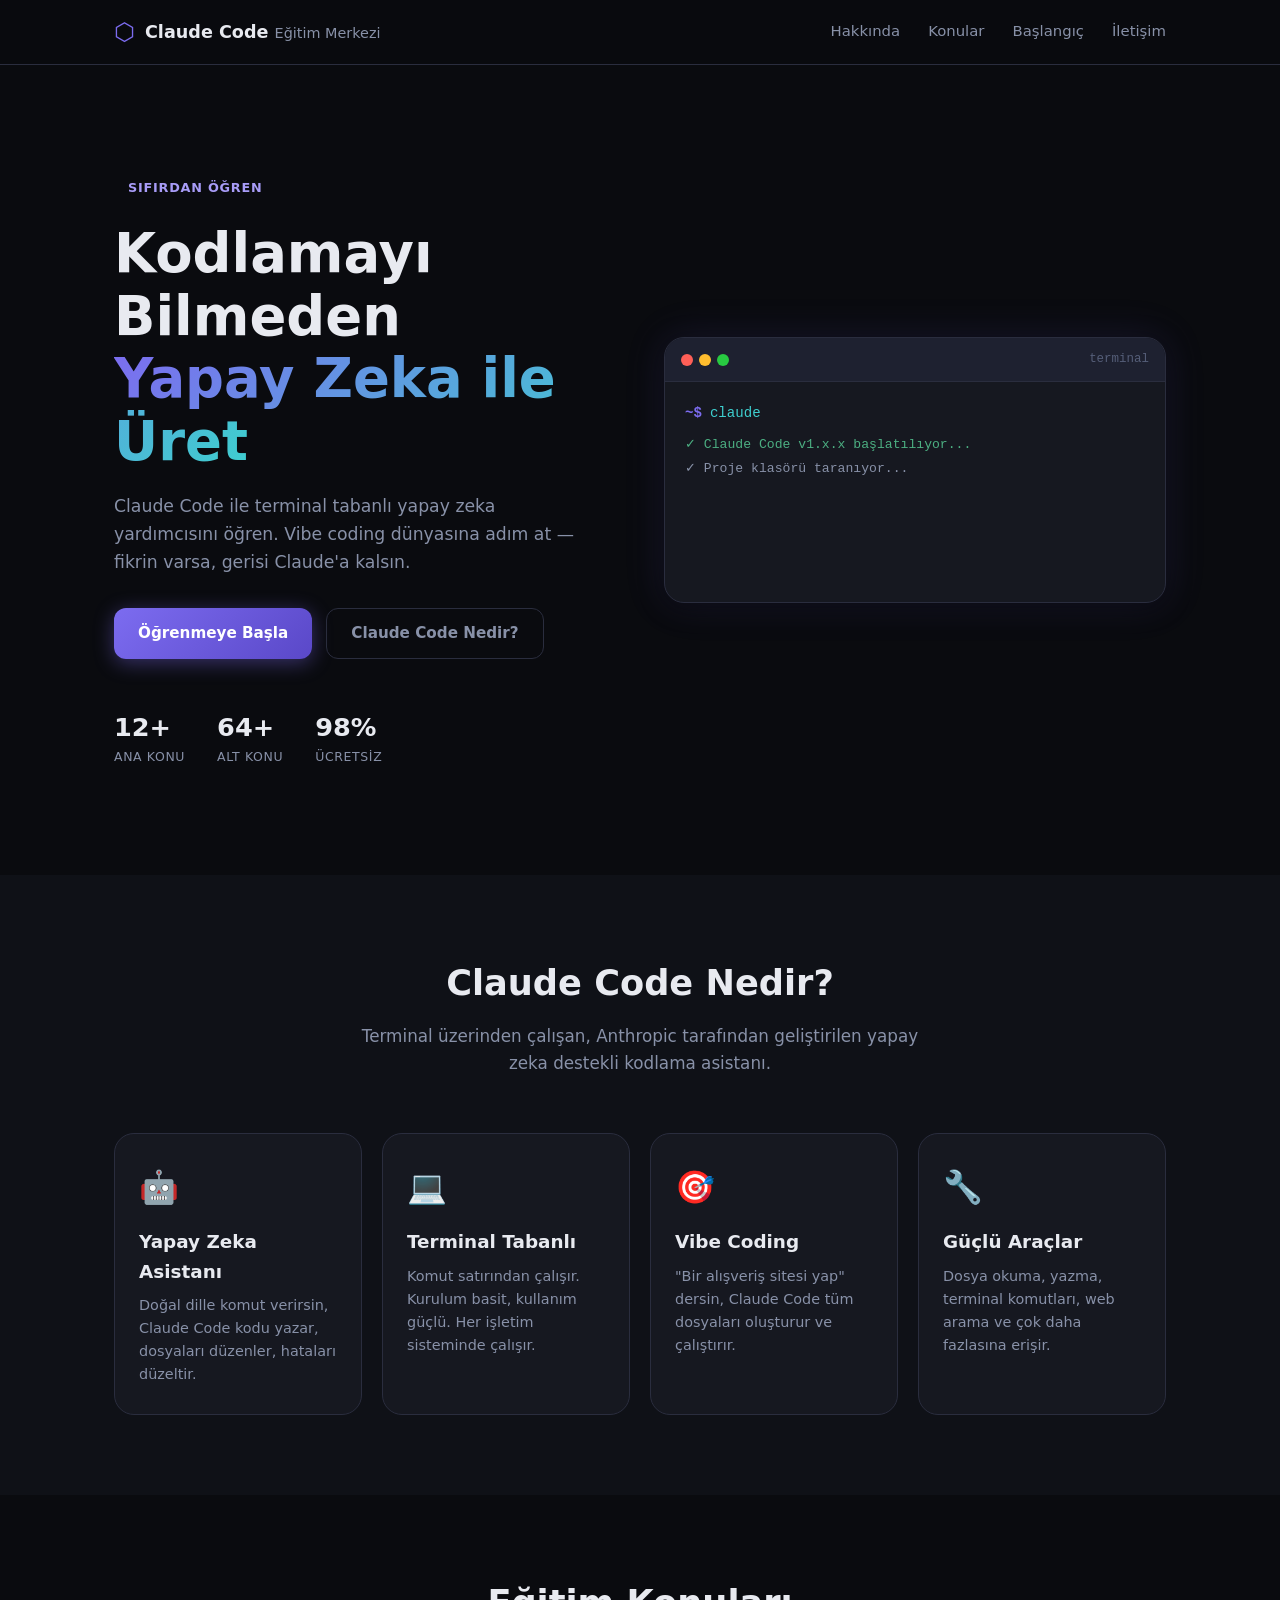
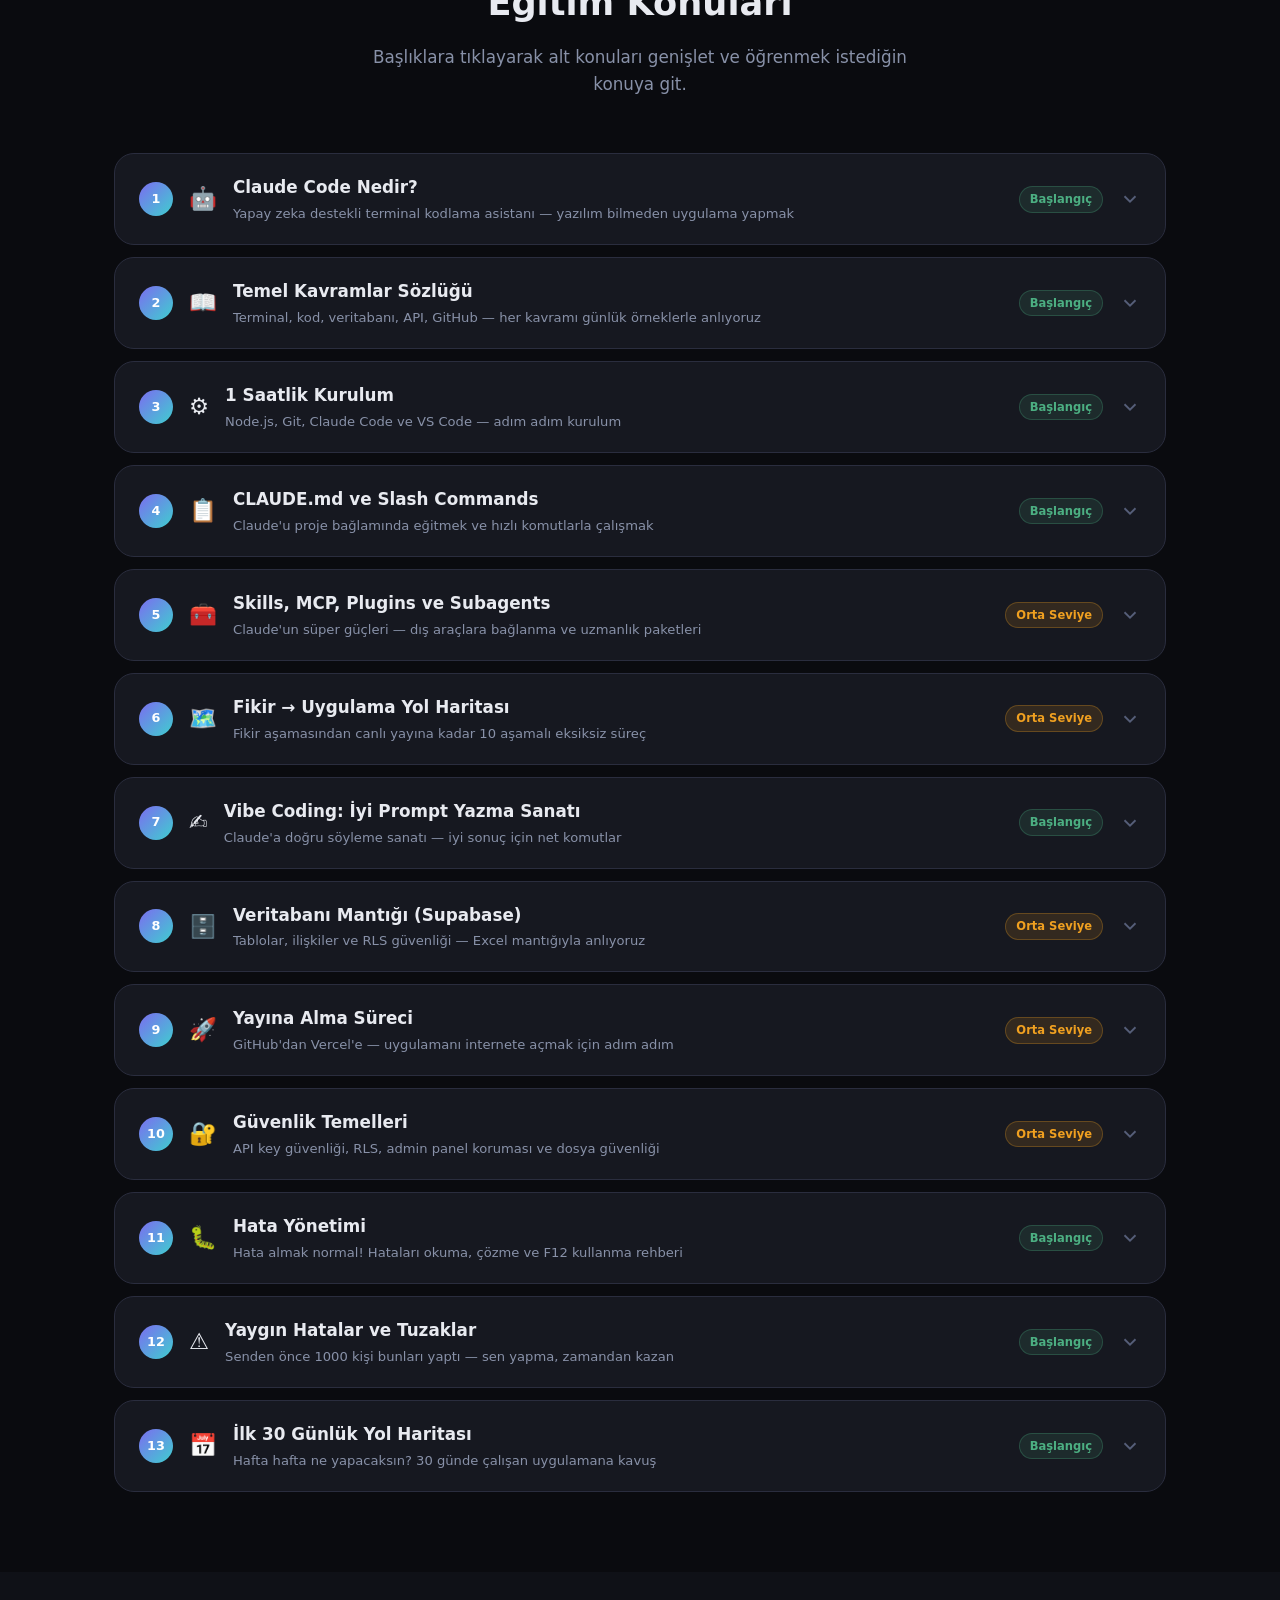
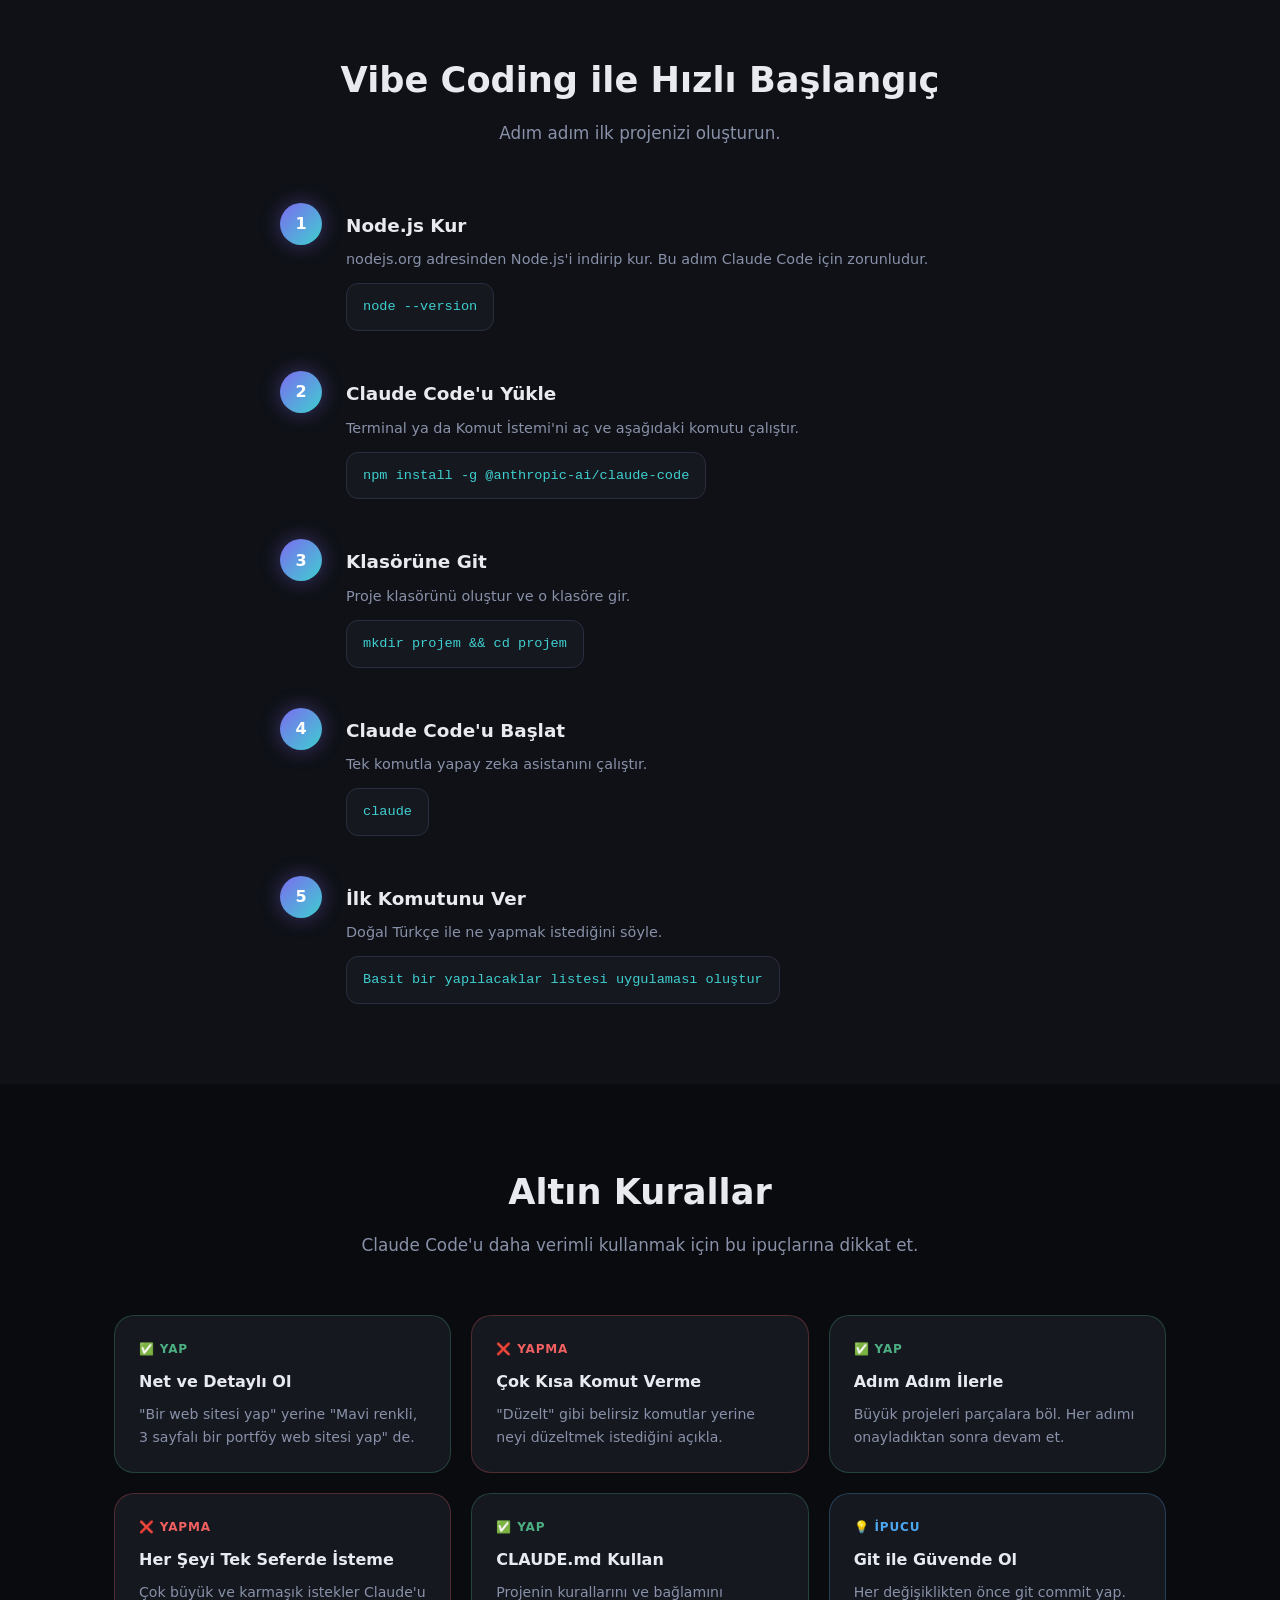
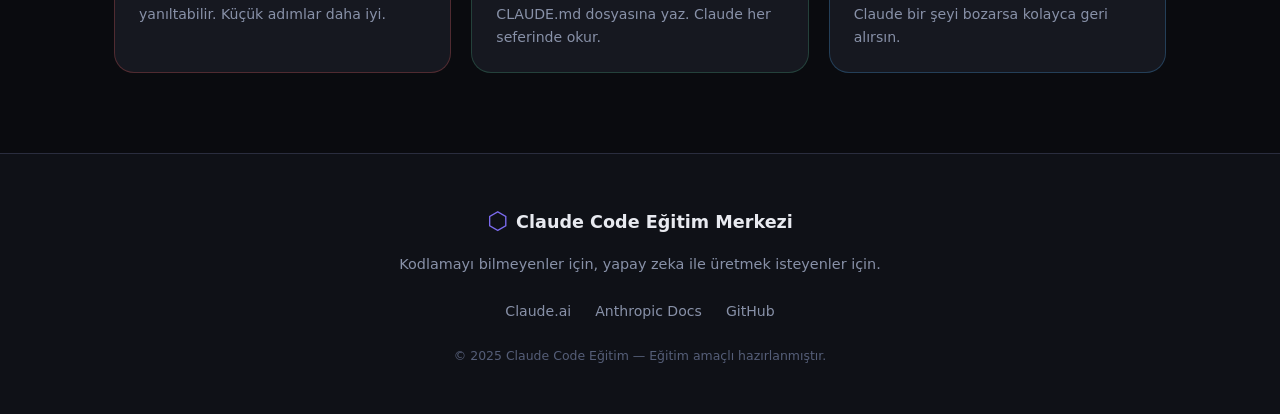
==== index.html @ ebaf30bd "Claude Code Egitim Sitesi - ilk surum" ====
<!DOCTYPE html>
<html lang="tr">
<head>
  <meta charset="UTF-8" />
  <meta name="viewport" content="width=device-width, initial-scale=1.0" />
  <title>Claude Code Eğitim Merkezi</title>
  <link rel="stylesheet" href="style.css" />
</head>
<body>

  <!-- HEADER -->
  <header>
    <div class="header-inner">
      <div class="logo">
        <span class="logo-icon">⬡</span>
        <span class="logo-text">Claude Code <span class="logo-sub">Eğitim Merkezi</span></span>
      </div>
      <nav id="main-nav">
        <a href="#hakkinda" class="nav-link">Hakkında</a>
        <a href="#konular" class="nav-link">Konular</a>
        <a href="#baslangic" class="nav-link">Başlangıç</a>
        <a href="#iletisim" class="nav-link">İletişim</a>
      </nav>
      <button class="hamburger" id="hamburger" aria-label="Menüyü aç">
        <span></span><span></span><span></span>
      </button>
    </div>
    <!-- Mobile drawer -->
    <div class="mobile-nav" id="mobile-nav">
      <a href="#hakkinda" class="mobile-nav-link">Hakkında</a>
      <a href="#konular" class="mobile-nav-link">Konular</a>
      <a href="#baslangic" class="mobile-nav-link">Başlangıç</a>
      <a href="#iletisim" class="mobile-nav-link">İletişim</a>
    </div>
  </header>

  <!-- HERO -->
  <section class="hero">
    <div class="hero-inner">
      <div class="hero-badge">Sıfırdan Öğren</div>
      <h1>Kodlamayı Bilmeden<br /><span class="gradient-text">Yapay Zeka ile Üret</span></h1>
      <p class="hero-desc">
        Claude Code ile terminal tabanlı yapay zeka yardımcısını öğren.
        Vibe coding dünyasına adım at — fikrin varsa, gerisi Claude'a kalsın.
      </p>
      <div class="hero-btns">
        <a href="#konular" class="btn btn-primary">Öğrenmeye Başla</a>
        <a href="#nedir" class="btn btn-ghost">Claude Code Nedir?</a>
      </div>
      <div class="hero-stats">
        <div class="stat"><span>13+</span><small>Ana Konu</small></div>
        <div class="stat"><span>65+</span><small>Alt Konu</small></div>
        <div class="stat"><span>100%</span><small>Ücretsiz</small></div>
      </div>
    </div>
    <div class="hero-terminal">
      <div class="terminal-bar">
        <span class="dot red"></span><span class="dot yellow"></span><span class="dot green"></span>
        <span class="terminal-title">terminal</span>
      </div>
      <div class="terminal-body" id="terminalBody">
        <div class="t-line"><span class="t-prompt">~$</span> <span class="t-cmd typed" id="typedCmd"></span><span class="cursor" id="cursor">▋</span></div>
        <div class="t-output" id="termOutput"></div>
      </div>
    </div>
  </section>

  <!-- NEDIR -->
  <section class="section section-alt" id="nedir">
    <div class="container">
      <div class="section-header">
        <h2>Claude Code Nedir?</h2>
        <p>Terminal üzerinden çalışan, Anthropic tarafından geliştirilen yapay zeka destekli kodlama asistanı.</p>
      </div>
      <div class="cards-row">
        <div class="info-card">
          <div class="info-icon">🤖</div>
          <h3>Yapay Zeka Asistanı</h3>
          <p>Doğal dille komut verirsin, Claude Code kodu yazar, dosyaları düzenler, hataları düzeltir.</p>
        </div>
        <div class="info-card">
          <div class="info-icon">💻</div>
          <h3>Terminal Tabanlı</h3>
          <p>Komut satırından çalışır. Kurulum basit, kullanım güçlü. Her işletim sisteminde çalışır.</p>
        </div>
        <div class="info-card">
          <div class="info-icon">🎯</div>
          <h3>Vibe Coding</h3>
          <p>"Bir alışveriş sitesi yap" dersin, Claude Code tüm dosyaları oluşturur ve çalıştırır.</p>
        </div>
        <div class="info-card">
          <div class="info-icon">🔧</div>
          <h3>Güçlü Araçlar</h3>
          <p>Dosya okuma, yazma, terminal komutları, web arama ve çok daha fazlasına erişir.</p>
        </div>
      </div>
    </div>
  </section>

  <!-- KONULAR -->
  <section class="section" id="konular">
    <div class="container">
      <div class="section-header">
        <h2>Eğitim Konuları</h2>
        <p>Başlıklara tıklayarak alt konuları genişlet ve öğrenmek istediğin konuya git.</p>
      </div>
      <div class="accordion" id="accordion"></div>
    </div>
  </section>

  <!-- VIBE CODING -->
  <section class="section section-alt" id="baslangic">
    <div class="container">
      <div class="section-header">
        <h2>Vibe Coding ile Hızlı Başlangıç</h2>
        <p>Adım adım ilk projenizi oluşturun.</p>
      </div>
      <div class="steps">
        <div class="step">
          <div class="step-num">1</div>
          <div class="step-content">
            <h3>Node.js Kur</h3>
            <p>nodejs.org adresinden Node.js'i indirip kur. Bu adım Claude Code için zorunludur.</p>
            <div class="code-block"><code>node --version</code></div>
          </div>
        </div>
        <div class="step">
          <div class="step-num">2</div>
          <div class="step-content">
            <h3>Claude Code'u Yükle</h3>
            <p>Terminal ya da Komut İstemi'ni aç ve aşağıdaki komutu çalıştır.</p>
            <div class="code-block"><code>npm install -g @anthropic-ai/claude-code</code></div>
          </div>
        </div>
        <div class="step">
          <div class="step-num">3</div>
          <div class="step-content">
            <h3>Klasörüne Git</h3>
            <p>Proje klasörünü oluştur ve o klasöre gir.</p>
            <div class="code-block"><code>mkdir projem && cd projem</code></div>
          </div>
        </div>
        <div class="step">
          <div class="step-num">4</div>
          <div class="step-content">
            <h3>Claude Code'u Başlat</h3>
            <p>Tek komutla yapay zeka asistanını çalıştır.</p>
            <div class="code-block"><code>claude</code></div>
          </div>
        </div>
        <div class="step">
          <div class="step-num">5</div>
          <div class="step-content">
            <h3>İlk Komutunu Ver</h3>
            <p>Doğal Türkçe ile ne yapmak istediğini söyle.</p>
            <div class="code-block"><code>Basit bir yapılacaklar listesi uygulaması oluştur</code></div>
          </div>
        </div>
      </div>
    </div>
  </section>

  <!-- IPUCLARI -->
  <section class="section" id="ipuclari">
    <div class="container">
      <div class="section-header">
        <h2>Altın Kurallar</h2>
        <p>Claude Code'u daha verimli kullanmak için bu ipuçlarına dikkat et.</p>
      </div>
      <div class="tips-grid">
        <div class="tip-card tip-green">
          <div class="tip-label">✅ YAP</div>
          <h4>Net ve Detaylı Ol</h4>
          <p>"Bir web sitesi yap" yerine "Mavi renkli, 3 sayfalı bir portföy web sitesi yap" de.</p>
        </div>
        <div class="tip-card tip-red">
          <div class="tip-label">❌ YAPMA</div>
          <h4>Çok Kısa Komut Verme</h4>
          <p>"Düzelt" gibi belirsiz komutlar yerine neyi düzeltmek istediğini açıkla.</p>
        </div>
        <div class="tip-card tip-green">
          <div class="tip-label">✅ YAP</div>
          <h4>Adım Adım İlerle</h4>
          <p>Büyük projeleri parçalara böl. Her adımı onayladıktan sonra devam et.</p>
        </div>
        <div class="tip-card tip-red">
          <div class="tip-label">❌ YAPMA</div>
          <h4>Her Şeyi Tek Seferde İsteme</h4>
          <p>Çok büyük ve karmaşık istekler Claude'u yanıltabilir. Küçük adımlar daha iyi.</p>
        </div>
        <div class="tip-card tip-green">
          <div class="tip-label">✅ YAP</div>
          <h4>CLAUDE.md Kullan</h4>
          <p>Projenin kurallarını ve bağlamını CLAUDE.md dosyasına yaz. Claude her seferinde okur.</p>
        </div>
        <div class="tip-card tip-blue">
          <div class="tip-label">💡 İPUCU</div>
          <h4>Git ile Güvende Ol</h4>
          <p>Her değişiklikten önce git commit yap. Claude bir şeyi bozarsa kolayca geri alırsın.</p>
        </div>
      </div>
    </div>
  </section>

  <!-- FOOTER -->
  <footer id="iletisim">
    <div class="footer-inner">
      <div class="footer-logo">
        <span class="logo-icon">⬡</span> Claude Code Eğitim Merkezi
      </div>
      <p class="footer-desc">Kodlamayı bilmeyenler için, yapay zeka ile üretmek isteyenler için.</p>
      <div class="footer-links">
        <a href="https://claude.ai" target="_blank">Claude.ai</a>
        <a href="https://docs.anthropic.com" target="_blank">Anthropic Docs</a>
        <a href="https://github.com/anthropics/claude-code" target="_blank">GitHub</a>
      </div>
      <p class="footer-copy">© 2025 Claude Code Eğitim — Eğitim amaçlı hazırlanmıştır.</p>
    </div>
  </footer>

  <script src="data.js"></script>
  <script src="app.js"></script>
</body>
</html>
---- style.css ----
/* ============================================
   RESET & BASE
   ============================================ */
*, *::before, *::after { box-sizing: border-box; margin: 0; padding: 0; }

:root {
  --bg:          #0a0b0f;
  --bg-alt:      #0f1117;
  --surface:     #161820;
  --surface2:    #1e2130;
  --border:      #2a2d3e;
  --border-glow: #5b4cde44;
  --primary:     #7c6cf0;
  --primary-lt:  #a89cf7;
  --accent:      #3ecfcf;
  --accent2:     #f06292;
  --text:        #e8eaf0;
  --text-muted:  #8891a8;
  --text-dim:    #555e78;
  --green:       #4caf82;
  --red:         #f06060;
  --blue:        #4ca8f0;
  --radius:      12px;
  --radius-lg:   20px;
  --shadow:      0 4px 24px rgba(0,0,0,0.4);
  --shadow-glow: 0 0 40px rgba(124,108,240,0.15);
  --font:        'Segoe UI', system-ui, -apple-system, sans-serif;
  --mono:        'Cascadia Code', 'Fira Code', 'Consolas', monospace;
}

html { scroll-behavior: smooth; }

body {
  background: var(--bg);
  color: var(--text);
  font-family: var(--font);
  font-size: 16px;
  line-height: 1.6;
  overflow-x: hidden;
}

a { color: var(--primary-lt); text-decoration: none; transition: color .2s; }
a:hover { color: var(--accent); }

/* ============================================
   TYPOGRAPHY
   ============================================ */
h1 { font-size: clamp(2rem, 5vw, 3.4rem); font-weight: 800; line-height: 1.15; }
h2 { font-size: clamp(1.5rem, 3vw, 2.2rem); font-weight: 700; }
h3 { font-size: 1.15rem; font-weight: 600; }
h4 { font-size: 1rem; font-weight: 600; }

.gradient-text {
  background: linear-gradient(135deg, var(--primary) 0%, var(--accent) 100%);
  -webkit-background-clip: text;
  -webkit-text-fill-color: transparent;
  background-clip: text;
}

/* ============================================
   LAYOUT UTILITIES
   ============================================ */
.container { max-width: 1100px; margin: 0 auto; padding: 0 24px; }
.section    { padding: 80px 0; }
.section-alt { background: var(--bg-alt); }

.section-header {
  text-align: center;
  margin-bottom: 56px;
}
.section-header p {
  margin-top: 12px;
  color: var(--text-muted);
  font-size: 1.05rem;
  max-width: 560px;
  margin-left: auto;
  margin-right: auto;
}

/* ============================================
   HEADER
   ============================================ */
header {
  position: sticky;
  top: 0;
  z-index: 100;
  background: rgba(10,11,15,0.85);
  backdrop-filter: blur(16px);
  border-bottom: 1px solid var(--border);
}

.header-inner {
  max-width: 1100px;
  margin: 0 auto;
  padding: 0 24px;
  height: 64px;
  display: flex;
  align-items: center;
  justify-content: space-between;
}

.logo {
  display: flex;
  align-items: center;
  gap: 10px;
  font-weight: 700;
  font-size: 1.1rem;
}
.logo-icon { font-size: 1.5rem; color: var(--primary); }
.logo-sub  { color: var(--text-muted); font-weight: 400; font-size: .9rem; }

nav { display: flex; gap: 28px; }
nav a { color: var(--text-muted); font-size: .93rem; font-weight: 500; transition: color .2s; }
nav a:hover { color: var(--text); }

/* ============================================
   HERO
   ============================================ */
.hero {
  min-height: 90vh;
  display: grid;
  grid-template-columns: 1fr 1fr;
  align-items: center;
  gap: 48px;
  max-width: 1100px;
  margin: 0 auto;
  padding: 80px 24px;
}

.hero-badge {
  display: inline-block;
  background: linear-gradient(135deg, var(--primary)22, var(--accent)22);
  border: 1px solid var(--primary)44;
  color: var(--primary-lt);
  padding: 5px 14px;
  border-radius: 999px;
  font-size: .8rem;
  font-weight: 600;
  text-transform: uppercase;
  letter-spacing: .06em;
  margin-bottom: 20px;
}

.hero h1 { margin-bottom: 20px; }

.hero-desc {
  color: var(--text-muted);
  font-size: 1.08rem;
  max-width: 480px;
  margin-bottom: 32px;
}

.hero-btns { display: flex; gap: 14px; flex-wrap: wrap; margin-bottom: 48px; }

.btn {
  display: inline-flex;
  align-items: center;
  gap: 8px;
  padding: 12px 24px;
  border-radius: var(--radius);
  font-size: .95rem;
  font-weight: 600;
  cursor: pointer;
  transition: all .2s;
  border: none;
}
.btn-primary {
  background: linear-gradient(135deg, var(--primary), #5a48c8);
  color: #fff;
  box-shadow: 0 4px 20px rgba(124,108,240,0.4);
}
.btn-primary:hover { transform: translateY(-2px); box-shadow: 0 8px 28px rgba(124,108,240,0.5); color:#fff; }

.btn-ghost {
  background: transparent;
  border: 1px solid var(--border);
  color: var(--text-muted);
}
.btn-ghost:hover { border-color: var(--primary); color: var(--primary-lt); }

.hero-stats {
  display: flex;
  gap: 32px;
}
.stat { display: flex; flex-direction: column; }
.stat span { font-size: 1.6rem; font-weight: 800; color: var(--text); }
.stat small { font-size: .78rem; color: var(--text-muted); text-transform: uppercase; letter-spacing: .05em; }

/* ── Terminal ── */
.hero-terminal {
  background: var(--surface);
  border: 1px solid var(--border);
  border-radius: var(--radius-lg);
  overflow: hidden;
  box-shadow: var(--shadow), var(--shadow-glow);
}

.terminal-bar {
  background: var(--surface2);
  padding: 12px 16px;
  display: flex;
  align-items: center;
  gap: 6px;
  border-bottom: 1px solid var(--border);
}
.dot { width: 12px; height: 12px; border-radius: 50%; }
.dot.red    { background: #ff5f57; }
.dot.yellow { background: #ffbd2e; }
.dot.green  { background: #28ca41; }
.terminal-title {
  margin-left: auto;
  font-size: .78rem;
  color: var(--text-dim);
  font-family: var(--mono);
}

.terminal-body {
  padding: 20px 20px 32px;
  font-family: var(--mono);
  font-size: .88rem;
  min-height: 220px;
}

.t-line { display: flex; align-items: center; gap: 8px; margin-bottom: 8px; }
.t-prompt { color: var(--primary); font-weight: 700; }
.t-cmd { color: var(--accent); }
.cursor {
  color: var(--accent);
  animation: blink 1s step-end infinite;
  font-size: 1rem;
}
@keyframes blink { 50% { opacity: 0; } }

.t-output { margin-top: 8px; }
.t-out-line { color: var(--text-muted); line-height: 1.8; font-size: .82rem; }
.t-out-line.highlight { color: var(--green); }
.t-out-line.dim { color: var(--text-dim); }

/* ============================================
   INFO CARDS
   ============================================ */
.cards-row {
  display: grid;
  grid-template-columns: repeat(auto-fit, minmax(220px, 1fr));
  gap: 20px;
}

.info-card {
  background: var(--surface);
  border: 1px solid var(--border);
  border-radius: var(--radius-lg);
  padding: 28px 24px;
  transition: border-color .25s, transform .25s, box-shadow .25s;
}
.info-card:hover {
  border-color: var(--primary)66;
  transform: translateY(-4px);
  box-shadow: 0 12px 32px rgba(124,108,240,0.15);
}
.info-icon { font-size: 2rem; margin-bottom: 14px; }
.info-card h3 { margin-bottom: 8px; }
.info-card p  { color: var(--text-muted); font-size: .9rem; }

/* ============================================
   ACCORDION
   ============================================ */
.accordion { display: flex; flex-direction: column; gap: 12px; }

.acc-item {
  background: var(--surface);
  border: 1px solid var(--border);
  border-radius: var(--radius-lg);
  overflow: hidden;
  transition: border-color .25s, box-shadow .25s;
}
.acc-item.open {
  border-color: var(--primary)66;
  box-shadow: 0 4px 24px rgba(124,108,240,0.12);
}

.acc-header {
  display: flex;
  align-items: center;
  gap: 16px;
  padding: 20px 24px;
  cursor: pointer;
  user-select: none;
  transition: background .2s;
}
.acc-header:hover { background: var(--surface2); }

.acc-num {
  width: 34px;
  height: 34px;
  border-radius: 50%;
  background: linear-gradient(135deg, var(--primary), var(--accent));
  display: flex;
  align-items: center;
  justify-content: center;
  font-size: .8rem;
  font-weight: 700;
  color: #fff;
  flex-shrink: 0;
}

.acc-icon { font-size: 1.4rem; flex-shrink: 0; }
.acc-title { flex: 1; }
.acc-title h3 { font-size: 1.05rem; margin-bottom: 2px; }
.acc-title p  { font-size: .82rem; color: var(--text-muted); }

.acc-tag {
  font-size: .72rem;
  padding: 3px 10px;
  border-radius: 999px;
  font-weight: 600;
  flex-shrink: 0;
}
.tag-beginner    { background: #4caf8222; color: #4caf82; border: 1px solid #4caf8244; }
.tag-intermediate{ background: #f0a02022; color: #f0a020; border: 1px solid #f0a02044; }
.tag-advanced    { background: #f0606022; color: #f06060; border: 1px solid #f0606044; }
.tag-pro         { background: #7c6cf022; color: #a89cf7; border: 1px solid #7c6cf044; }

.acc-chevron {
  width: 22px;
  height: 22px;
  flex-shrink: 0;
  color: var(--text-dim);
  transition: transform .3s;
}
.acc-item.open .acc-chevron { transform: rotate(180deg); }

.acc-body {
  max-height: 0;
  overflow: hidden;
  transition: max-height .4s cubic-bezier(0.4,0,0.2,1);
}
.acc-body-inner {
  border-top: 1px solid var(--border);
  padding: 20px 24px 24px;
  display: grid;
  grid-template-columns: repeat(auto-fill, minmax(240px, 1fr));
  gap: 10px;
}

.sub-item {
  display: flex;
  align-items: flex-start;
  gap: 12px;
  background: var(--bg-alt);
  border: 1px solid var(--border);
  border-radius: var(--radius);
  padding: 14px 16px;
  cursor: pointer;
  transition: border-color .2s, background .2s;
  text-align: left;
}
.sub-item:hover {
  border-color: var(--primary)88;
  background: var(--surface2);
}

.sub-icon { font-size: 1.2rem; flex-shrink: 0; margin-top: 1px; }
.sub-text {}
.sub-text strong { display: block; font-size: .9rem; color: var(--text); }
.sub-text span   { font-size: .78rem; color: var(--text-muted); line-height: 1.4; }

/* ============================================
   MODAL
   ============================================ */
.modal-overlay {
  position: fixed;
  inset: 0;
  background: rgba(0,0,0,0.75);
  backdrop-filter: blur(6px);
  z-index: 200;
  display: flex;
  align-items: center;
  justify-content: center;
  padding: 20px;
  opacity: 0;
  pointer-events: none;
  transition: opacity .25s;
}
.modal-overlay.open {
  opacity: 1;
  pointer-events: auto;
}

.modal {
  background: var(--surface);
  border: 1px solid var(--border);
  border-radius: var(--radius-lg);
  width: 100%;
  max-width: 680px;
  max-height: 82vh;
  overflow-y: auto;
  transform: translateY(20px);
  transition: transform .25s;
  box-shadow: 0 24px 80px rgba(0,0,0,0.6);
}
.modal-overlay.open .modal { transform: translateY(0); }

.modal-header {
  padding: 24px 28px 20px;
  border-bottom: 1px solid var(--border);
  display: flex;
  align-items: flex-start;
  gap: 14px;
}
.modal-header-icon { font-size: 2rem; flex-shrink: 0; }
.modal-header-text h3 { font-size: 1.2rem; margin-bottom: 4px; }
.modal-header-text p  { font-size: .85rem; color: var(--text-muted); }
.modal-close {
  margin-left: auto;
  background: none;
  border: none;
  color: var(--text-muted);
  font-size: 1.4rem;
  cursor: pointer;
  padding: 4px 8px;
  border-radius: 6px;
  transition: background .2s, color .2s;
  flex-shrink: 0;
}
.modal-close:hover { background: var(--surface2); color: var(--text); }

.modal-body { padding: 24px 28px; }

.modal-section { margin-bottom: 24px; }
.modal-section:last-child { margin-bottom: 0; }
.modal-section h4 {
  font-size: .75rem;
  text-transform: uppercase;
  letter-spacing: .08em;
  color: var(--primary-lt);
  margin-bottom: 10px;
}
.modal-section p  { color: var(--text-muted); font-size: .92rem; line-height: 1.7; }

.modal-code {
  background: var(--bg);
  border: 1px solid var(--border);
  border-radius: var(--radius);
  padding: 14px 16px;
  font-family: var(--mono);
  font-size: .83rem;
  color: var(--accent);
  margin-bottom: 8px;
  position: relative;
  overflow-x: auto;
}
.modal-code::before {
  content: attr(data-label);
  position: absolute;
  top: 8px;
  right: 10px;
  font-size: .68rem;
  color: var(--text-dim);
  text-transform: uppercase;
  letter-spacing: .06em;
}

.modal-list { list-style: none; display: flex; flex-direction: column; gap: 6px; }
.modal-list li {
  display: flex;
  align-items: flex-start;
  gap: 8px;
  font-size: .9rem;
  color: var(--text-muted);
}
.modal-list li::before { content: '→'; color: var(--primary); flex-shrink: 0; }

/* ============================================
   STEPS
   ============================================ */
.steps { display: flex; flex-direction: column; gap: 0; max-width: 720px; margin: 0 auto; }

.step {
  display: flex;
  gap: 24px;
  position: relative;
  padding-bottom: 40px;
}
.step:last-child { padding-bottom: 0; }
.step:last-child::after { display: none; }
.step::after {
  content: '';
  position: absolute;
  left: 20px;
  top: 48px;
  bottom: 0;
  width: 2px;
  background: linear-gradient(to bottom, var(--primary)44, transparent);
}

.step-num {
  width: 42px;
  height: 42px;
  border-radius: 50%;
  background: linear-gradient(135deg, var(--primary), var(--accent));
  display: flex;
  align-items: center;
  justify-content: center;
  font-weight: 800;
  font-size: 1rem;
  color: #fff;
  flex-shrink: 0;
  box-shadow: 0 0 20px rgba(124,108,240,0.4);
  position: relative;
  z-index: 1;
}

.step-content { flex: 1; padding-top: 8px; }
.step-content h3 { margin-bottom: 8px; }
.step-content p  { color: var(--text-muted); font-size: .9rem; margin-bottom: 12px; }

.code-block {
  background: var(--surface);
  border: 1px solid var(--border);
  border-radius: var(--radius);
  padding: 12px 16px;
  font-family: var(--mono);
  font-size: .85rem;
  color: var(--accent);
  display: inline-block;
}

/* ============================================
   TIPS GRID
   ============================================ */
.tips-grid {
  display: grid;
  grid-template-columns: repeat(auto-fit, minmax(280px, 1fr));
  gap: 20px;
}

.tip-card {
  background: var(--surface);
  border-radius: var(--radius-lg);
  padding: 24px;
  border: 1px solid var(--border);
}
.tip-label {
  font-size: .75rem;
  font-weight: 700;
  text-transform: uppercase;
  letter-spacing: .07em;
  margin-bottom: 10px;
}
.tip-green { border-color: #4caf8244; }
.tip-green .tip-label { color: var(--green); }
.tip-red   { border-color: #f0606044; }
.tip-red   .tip-label { color: var(--red); }
.tip-blue  { border-color: #4ca8f044; }
.tip-blue  .tip-label { color: var(--blue); }

.tip-card h4 { margin-bottom: 8px; }
.tip-card p  { color: var(--text-muted); font-size: .88rem; }

/* ============================================
   FOOTER
   ============================================ */
footer {
  background: var(--bg-alt);
  border-top: 1px solid var(--border);
  padding: 48px 24px;
  text-align: center;
}

.footer-inner { max-width: 600px; margin: 0 auto; }
.footer-logo {
  display: inline-flex;
  align-items: center;
  gap: 8px;
  font-size: 1.1rem;
  font-weight: 700;
  margin-bottom: 12px;
}
.footer-desc  { color: var(--text-muted); font-size: .9rem; margin-bottom: 24px; }
.footer-links { display: flex; justify-content: center; gap: 24px; margin-bottom: 24px; }
.footer-links a { color: var(--text-muted); font-size: .88rem; }
.footer-links a:hover { color: var(--primary-lt); }
.footer-copy { color: var(--text-dim); font-size: .78rem; }

/* ============================================
   SCROLLBAR
   ============================================ */
::-webkit-scrollbar { width: 6px; height: 6px; }
::-webkit-scrollbar-track { background: var(--bg); }
::-webkit-scrollbar-thumb { background: var(--border); border-radius: 99px; }
::-webkit-scrollbar-thumb:hover { background: var(--primary)88; }

/* ============================================
   HAMBURGER BUTTON
   ============================================ */
.hamburger {
  display: none;
  flex-direction: column;
  justify-content: center;
  align-items: center;
  gap: 5px;
  width: 44px;
  height: 44px;
  background: none;
  border: 1px solid var(--border);
  border-radius: var(--radius);
  cursor: pointer;
  padding: 8px;
  flex-shrink: 0;
}
.hamburger span {
  display: block;
  width: 20px;
  height: 2px;
  background: var(--text-muted);
  border-radius: 2px;
  transition: all .28s ease;
}
.hamburger.open span:nth-child(1) { transform: translateY(7px) rotate(45deg); }
.hamburger.open span:nth-child(2) { opacity: 0; transform: scaleX(0); }
.hamburger.open span:nth-child(3) { transform: translateY(-7px) rotate(-45deg); }

/* ============================================
   MOBILE NAV DRAWER
   ============================================ */
.mobile-nav {
  display: none;
  flex-direction: column;
  background: var(--surface);
  border-top: 1px solid var(--border);
  padding: 8px 0 16px;
  position: absolute;
  top: 64px;
  left: 0;
  right: 0;
  z-index: 99;
  box-shadow: 0 12px 32px rgba(0,0,0,0.4);
}
.mobile-nav.open { display: flex; }
.mobile-nav-link {
  padding: 14px 24px;
  color: var(--text-muted);
  font-size: 1rem;
  font-weight: 500;
  border-bottom: 1px solid var(--border);
  transition: background .15s, color .15s;
}
.mobile-nav-link:last-child { border-bottom: none; }
.mobile-nav-link:hover,
.mobile-nav-link:active { background: var(--surface2); color: var(--text); }

/* ============================================
   RESPONSIVE — TABLET  (≤ 1024px)
   ============================================ */
@media (max-width: 1024px) {
  .hero {
    grid-template-columns: 1fr 1fr;
    gap: 32px;
    padding: 60px 20px;
    min-height: auto;
  }
  .hero-terminal { display: block; }

  .cards-row { grid-template-columns: repeat(2, 1fr); }
  .tips-grid  { grid-template-columns: repeat(2, 1fr); }

  .acc-header { gap: 12px; padding: 18px 20px; }
  .acc-body-inner { padding: 16px 20px 20px; }
}

/* ============================================
   RESPONSIVE — SMALL TABLET / LARGE PHONE  (≤ 768px)
   ============================================ */
@media (max-width: 768px) {

  /* Header */
  header { position: sticky; }
  nav { display: none; }
  .hamburger { display: flex; }

  /* Hero — tek sütun */
  .hero {
    grid-template-columns: 1fr;
    min-height: auto;
    padding: 40px 16px 48px;
    gap: 36px;
  }
  .hero h1 { font-size: clamp(1.75rem, 7vw, 2.6rem); }
  .hero-desc { font-size: .97rem; max-width: 100%; }
  .hero-btns { flex-direction: column; gap: 10px; }
  .hero-btns .btn { width: 100%; justify-content: center; padding: 14px 20px; font-size: 1rem; }
  .hero-stats { gap: 20px; }
  .stat span { font-size: 1.4rem; }

  /* Terminal — 768 ve altında gizle */
  .hero-terminal { display: none; }

  /* Bölüm padding */
  .section { padding: 56px 0; }
  .container { padding: 0 16px; }
  .section-header { margin-bottom: 36px; }
  .section-header h2 { font-size: 1.5rem; }
  .section-header p { font-size: .92rem; }

  /* Info cards */
  .cards-row { grid-template-columns: 1fr 1fr; gap: 14px; }
  .info-card { padding: 20px 16px; }
  .info-icon { font-size: 1.6rem; margin-bottom: 10px; }
  .info-card h3 { font-size: 1rem; }

  /* Accordion */
  .acc-header { gap: 10px; padding: 16px; }
  .acc-num { width: 30px; height: 30px; font-size: .75rem; }
  .acc-icon { font-size: 1.2rem; }
  .acc-title h3 { font-size: .95rem; }
  .acc-title p  { font-size: .76rem; }
  .acc-tag { display: none; }           /* etiket küçük ekranda gizle */
  .acc-chevron { width: 18px; height: 18px; }
  .acc-body-inner {
    grid-template-columns: 1fr;
    padding: 12px 16px 16px;
    gap: 8px;
  }
  .sub-item { padding: 12px 14px; }
  .sub-text strong { font-size: .87rem; }
  .sub-text span   { font-size: .75rem; }

  /* Steps */
  .steps { padding: 0 4px; }
  .step { gap: 16px; padding-bottom: 28px; }
  .step::after { left: 17px; }
  .step-num { width: 36px; height: 36px; font-size: .9rem; }
  .step-content h3 { font-size: 1rem; }
  .code-block { font-size: .78rem; word-break: break-all; display: block; }

  /* Tips */
  .tips-grid { grid-template-columns: 1fr; gap: 12px; }
  .tip-card  { padding: 18px 16px; }

  /* Modal */
  .modal-overlay { padding: 0; align-items: flex-end; }
  .modal {
    max-width: 100%;
    max-height: 88vh;
    border-radius: var(--radius-lg) var(--radius-lg) 0 0;
    transform: translateY(100%);
  }
  .modal-overlay.open .modal { transform: translateY(0); }
  .modal-header { padding: 18px 18px 14px; }
  .modal-header-icon { font-size: 1.6rem; }
  .modal-header-text h3 { font-size: 1.05rem; }
  .modal-body { padding: 16px 18px 24px; }

  /* Footer */
  footer { padding: 36px 16px; }
  .footer-links { flex-wrap: wrap; gap: 16px; }
}

/* ============================================
   RESPONSIVE — TABLET PORTRAIT  (640px – 768px)
   terminal'i küçük ama göster
   ============================================ */
@media (min-width: 640px) and (max-width: 768px) {
  .hero {
    grid-template-columns: 1fr 1fr;
    gap: 24px;
    align-items: start;
  }
  .hero-terminal { display: block; }
  .terminal-body { min-height: 160px; padding: 14px 14px 20px; font-size: .78rem; }
}

/* ============================================
   RESPONSIVE — SMALL PHONE  (≤ 480px)
   ============================================ */
@media (max-width: 480px) {

  /* Header logo */
  .logo-sub { display: none; }
  .logo-text { font-size: .95rem; }

  /* Hero */
  .hero { padding: 32px 14px 40px; }
  .hero h1 { font-size: clamp(1.55rem, 8vw, 2rem); }
  .hero-badge { font-size: .72rem; }

  /* Cards — tek sütun */
  .cards-row { grid-template-columns: 1fr; }

  /* Terminal mini görünüm — tablet'te gizli, 480'de de gizli */
  .hero-terminal { display: none; }

  /* Accordion header daha kompakt */
  .acc-num { display: none; }          /* numara küçük ekranda gizle */
  .acc-header { padding: 14px; gap: 8px; }
  .acc-title p { display: none; }      /* alt başlık çok yer tutmasın */

  /* Modal — tam ekran slide-up */
  .modal { max-height: 92vh; }
  .modal-header { padding: 14px 14px 12px; gap: 10px; }
  .modal-header-text h3 { font-size: .97rem; }
  .modal-body { padding: 14px 14px 28px; }

  /* Adımlar için kod bloğu */
  .code-block { font-size: .73rem; padding: 10px 12px; }

  /* Stats */
  .hero-stats { gap: 16px; }
  .stat span  { font-size: 1.25rem; }
  .stat small { font-size: .7rem; }
}
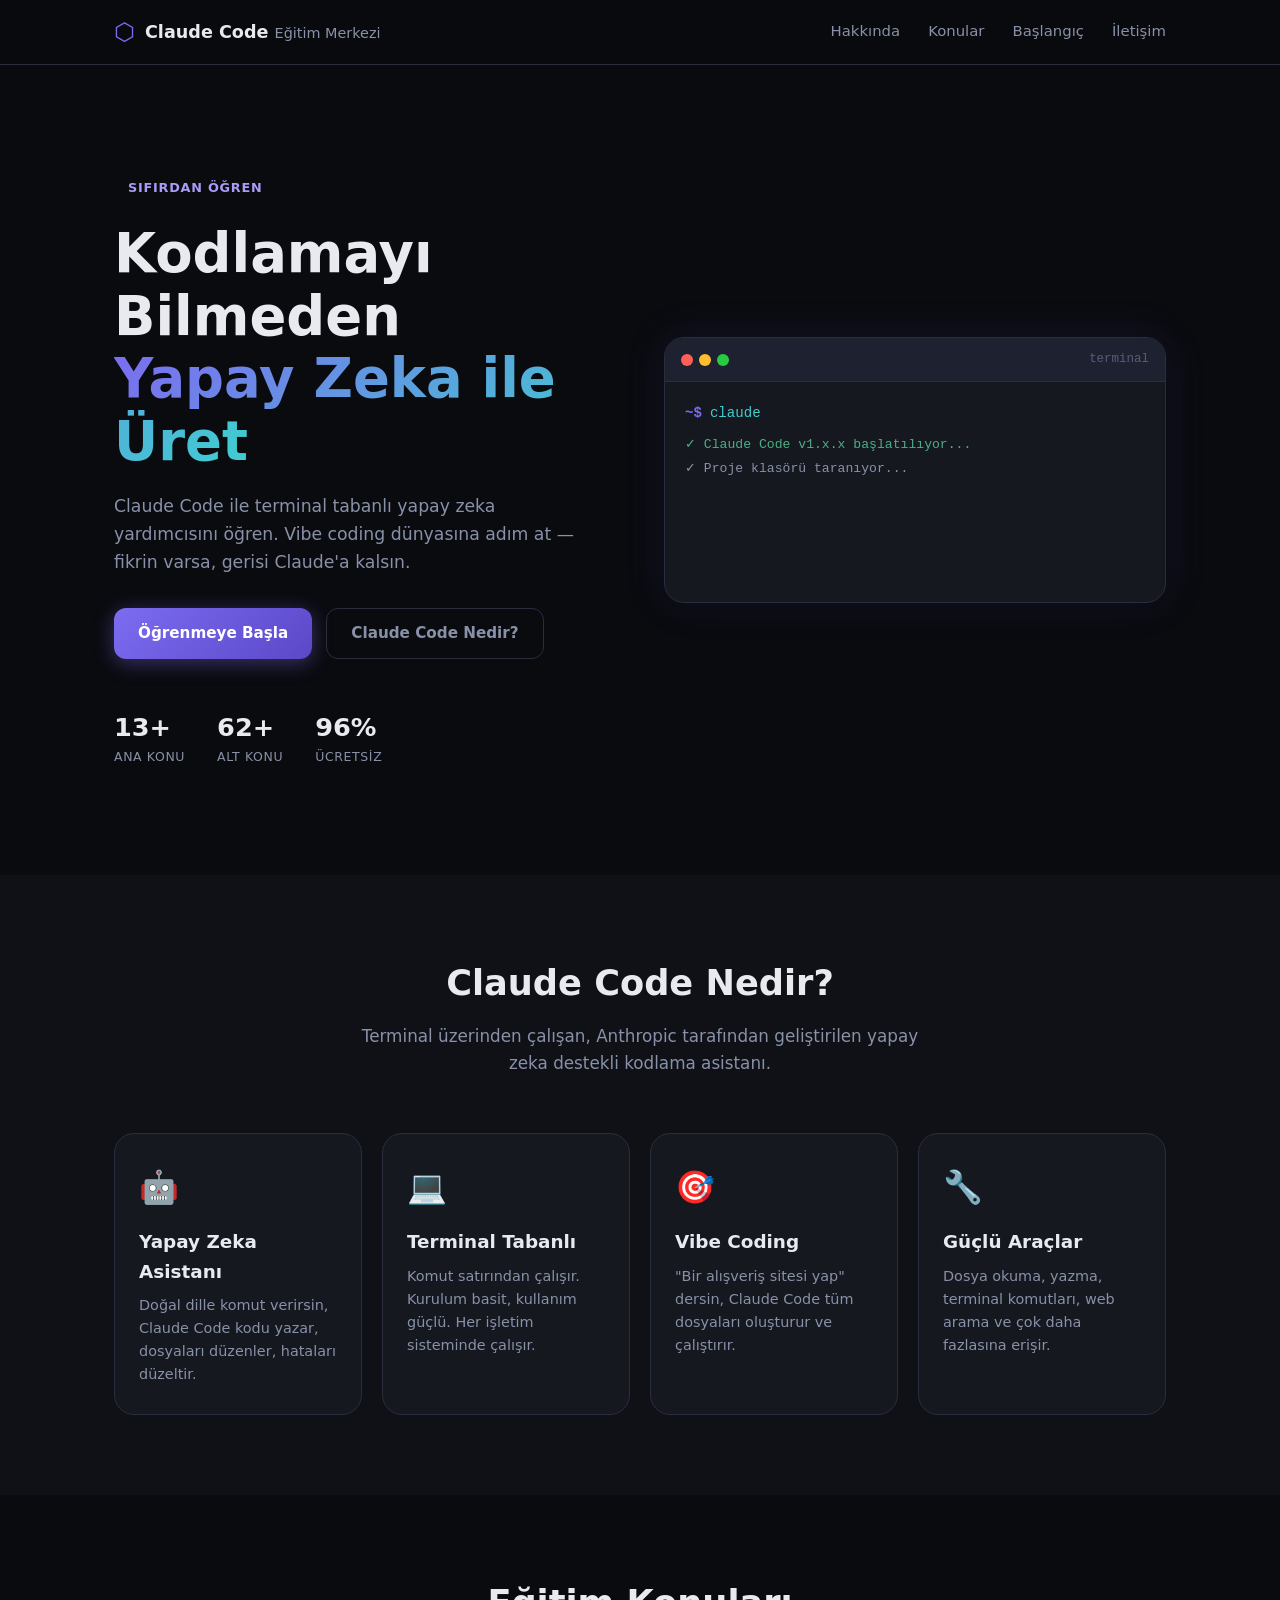
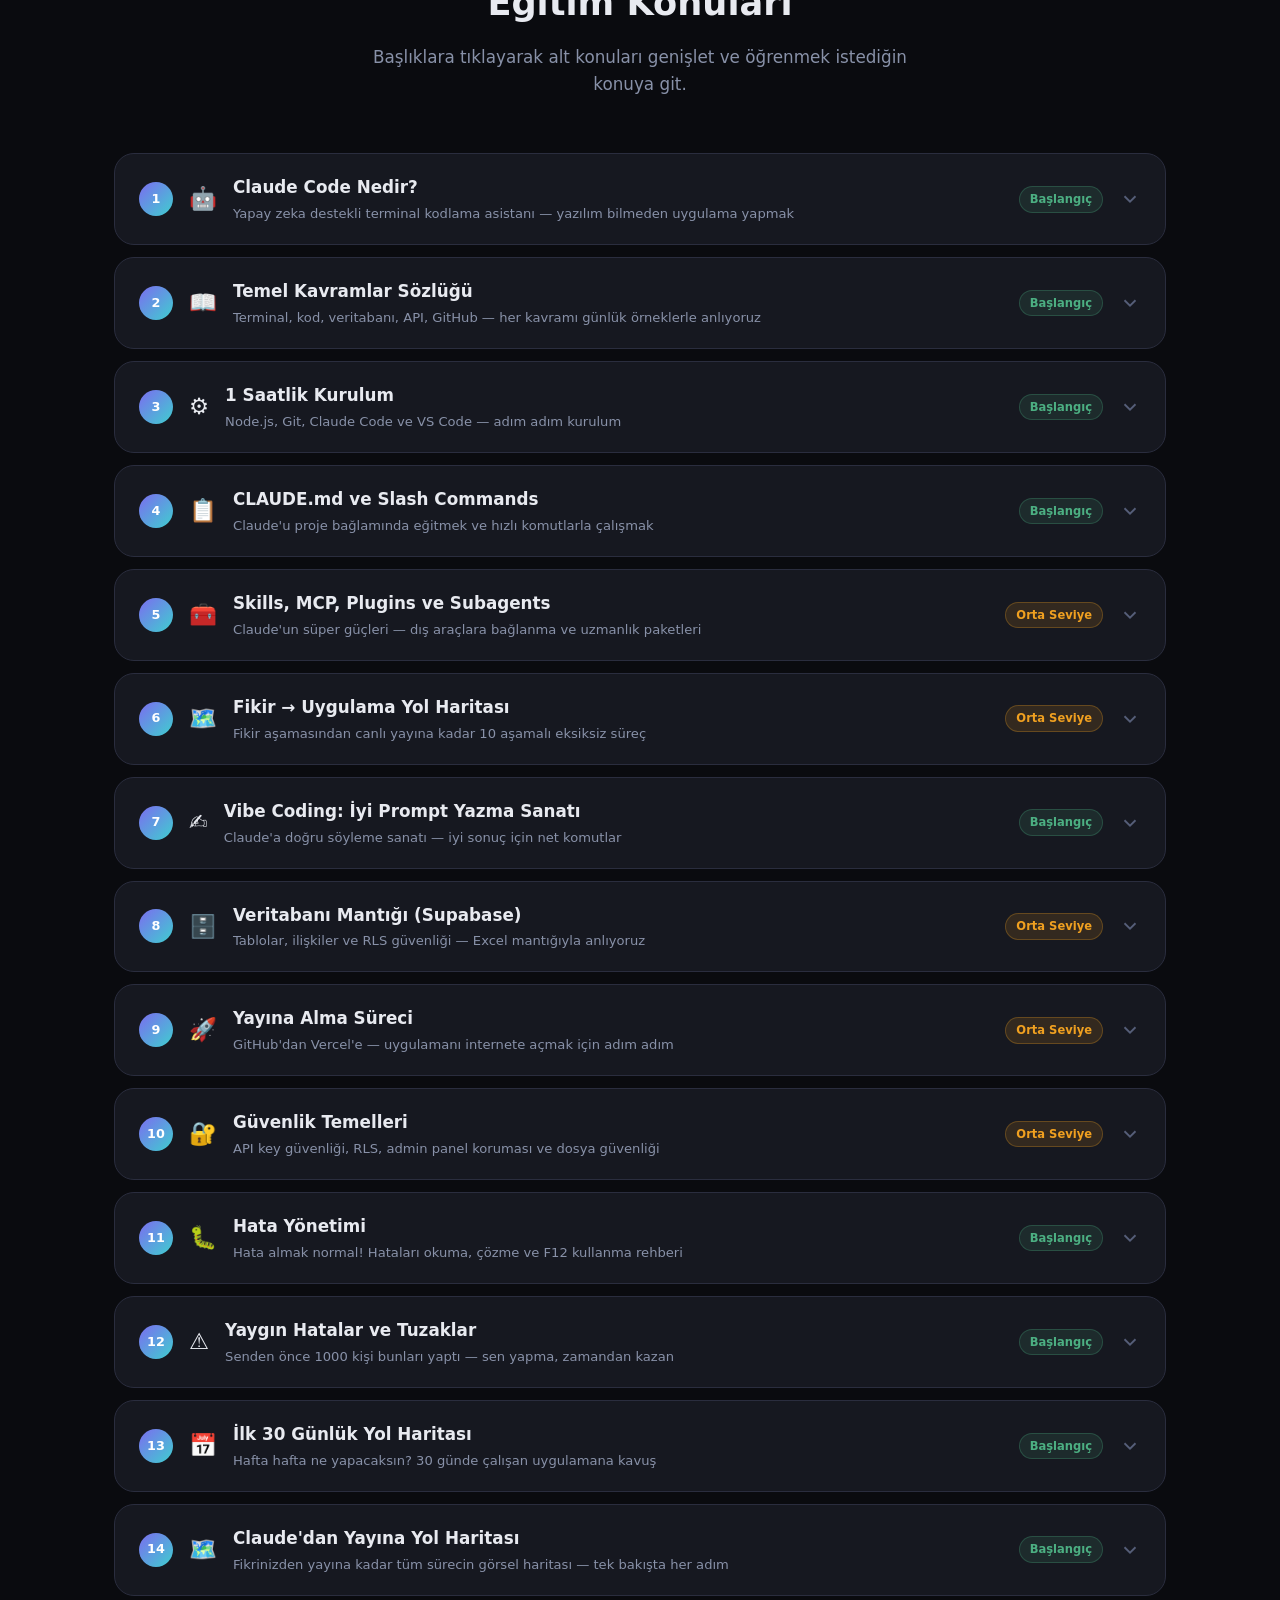
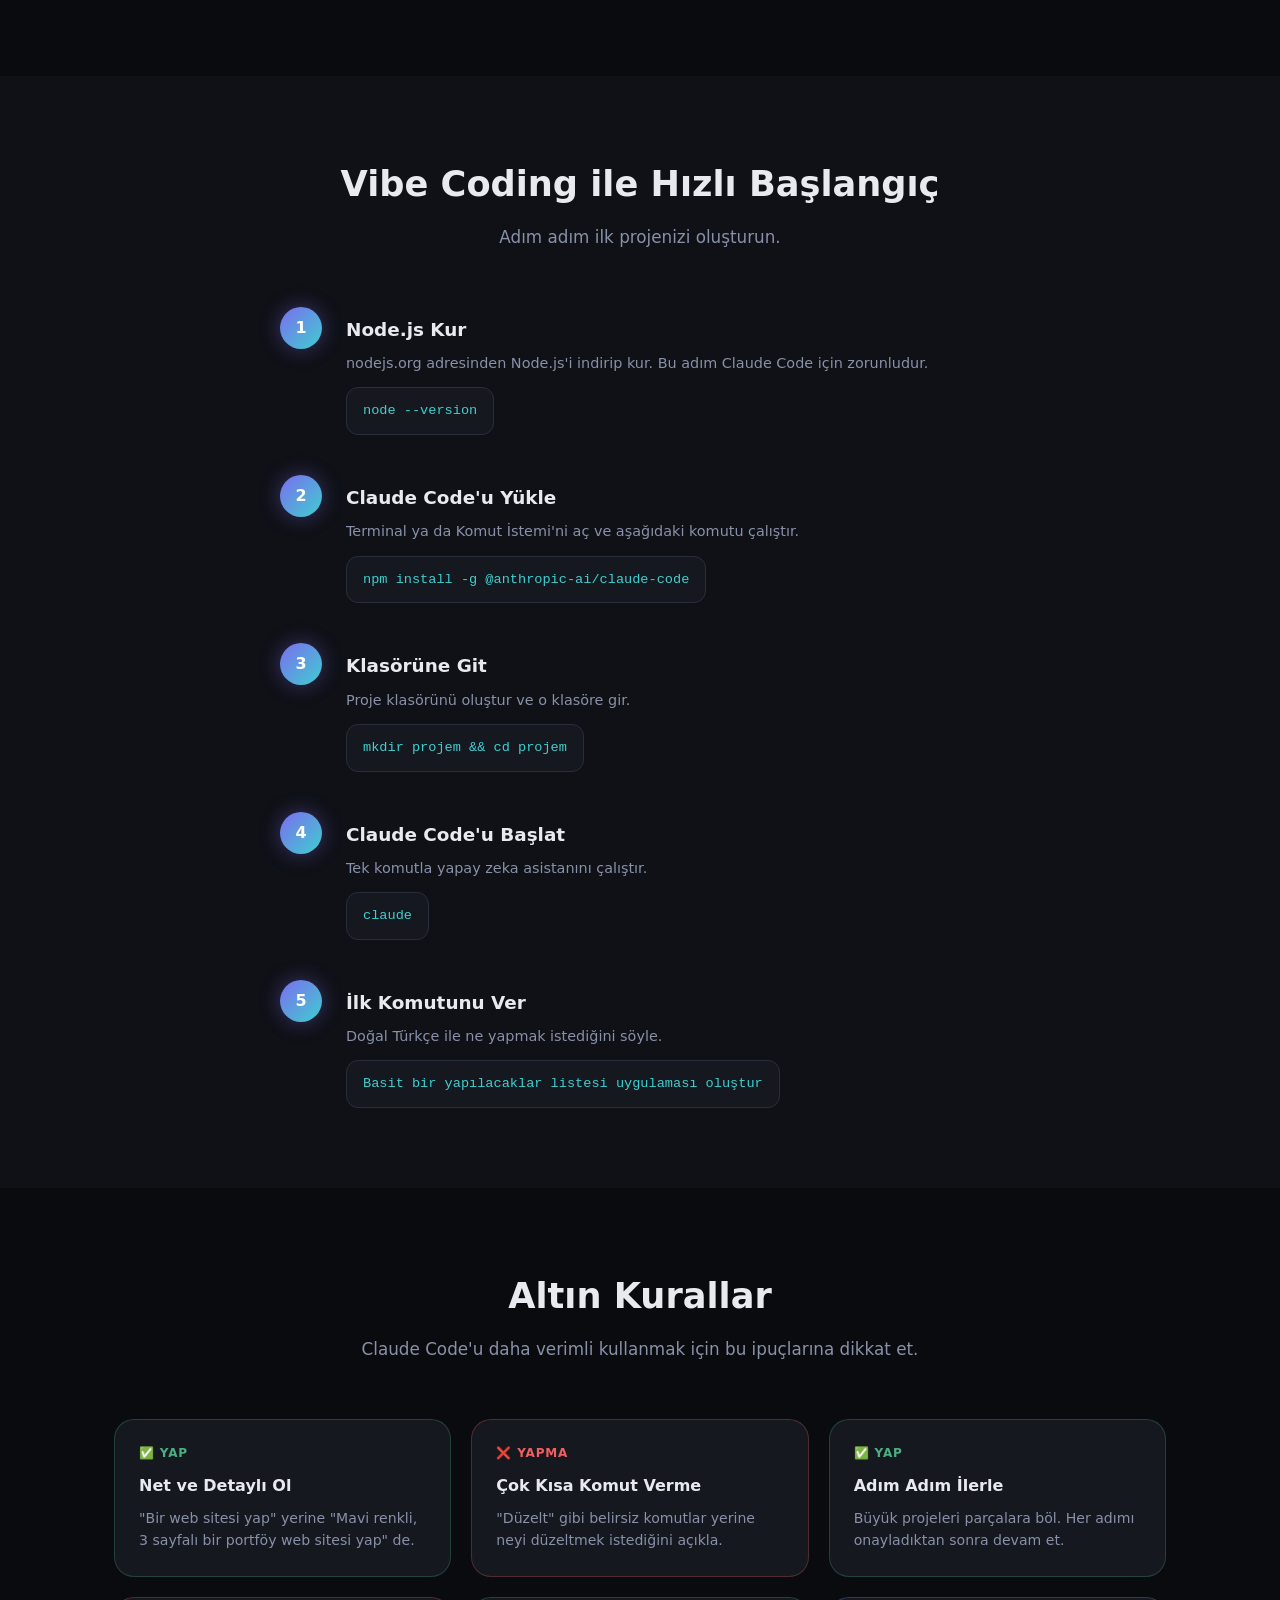
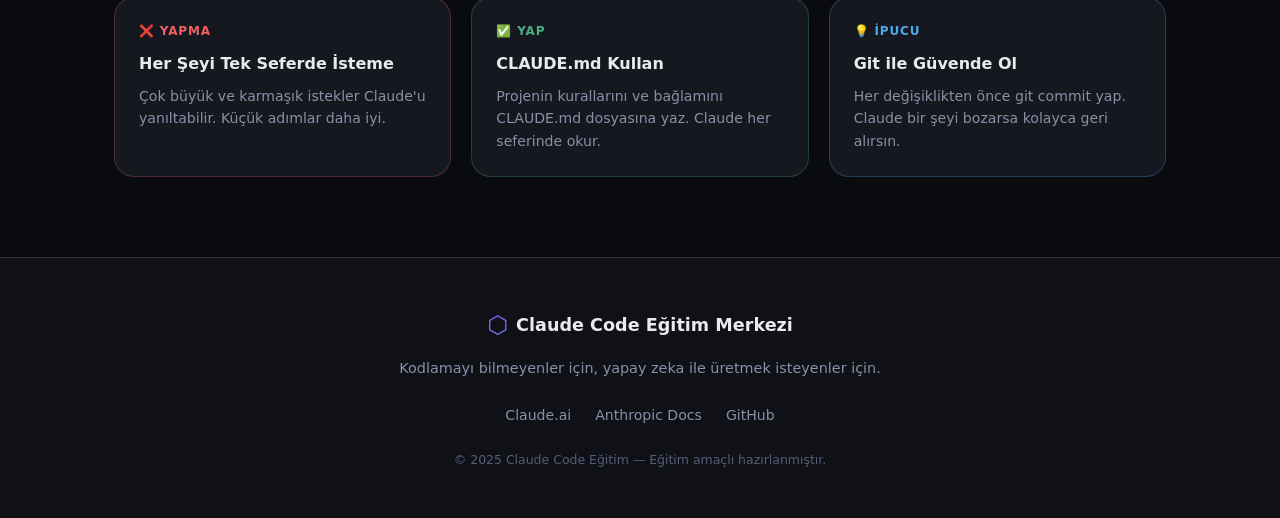
==== commit 1450eef5: "feat: 14. modül - Claude'dan Yayına Yol Haritası - data.js: 14. modül eklendi (yol haritası görseli)" ====
--- a/index.html
+++ b/index.html
@@ -48,7 +48,7 @@
         <a href="#nedir" class="btn btn-ghost">Claude Code Nedir?</a>
       </div>
       <div class="hero-stats">
-        <div class="stat"><span>13+</span><small>Ana Konu</small></div>
+        <div class="stat"><span>14+</span><small>Ana Konu</small></div>
         <div class="stat"><span>65+</span><small>Alt Konu</small></div>
         <div class="stat"><span>100%</span><small>Ücretsiz</small></div>
       </div>
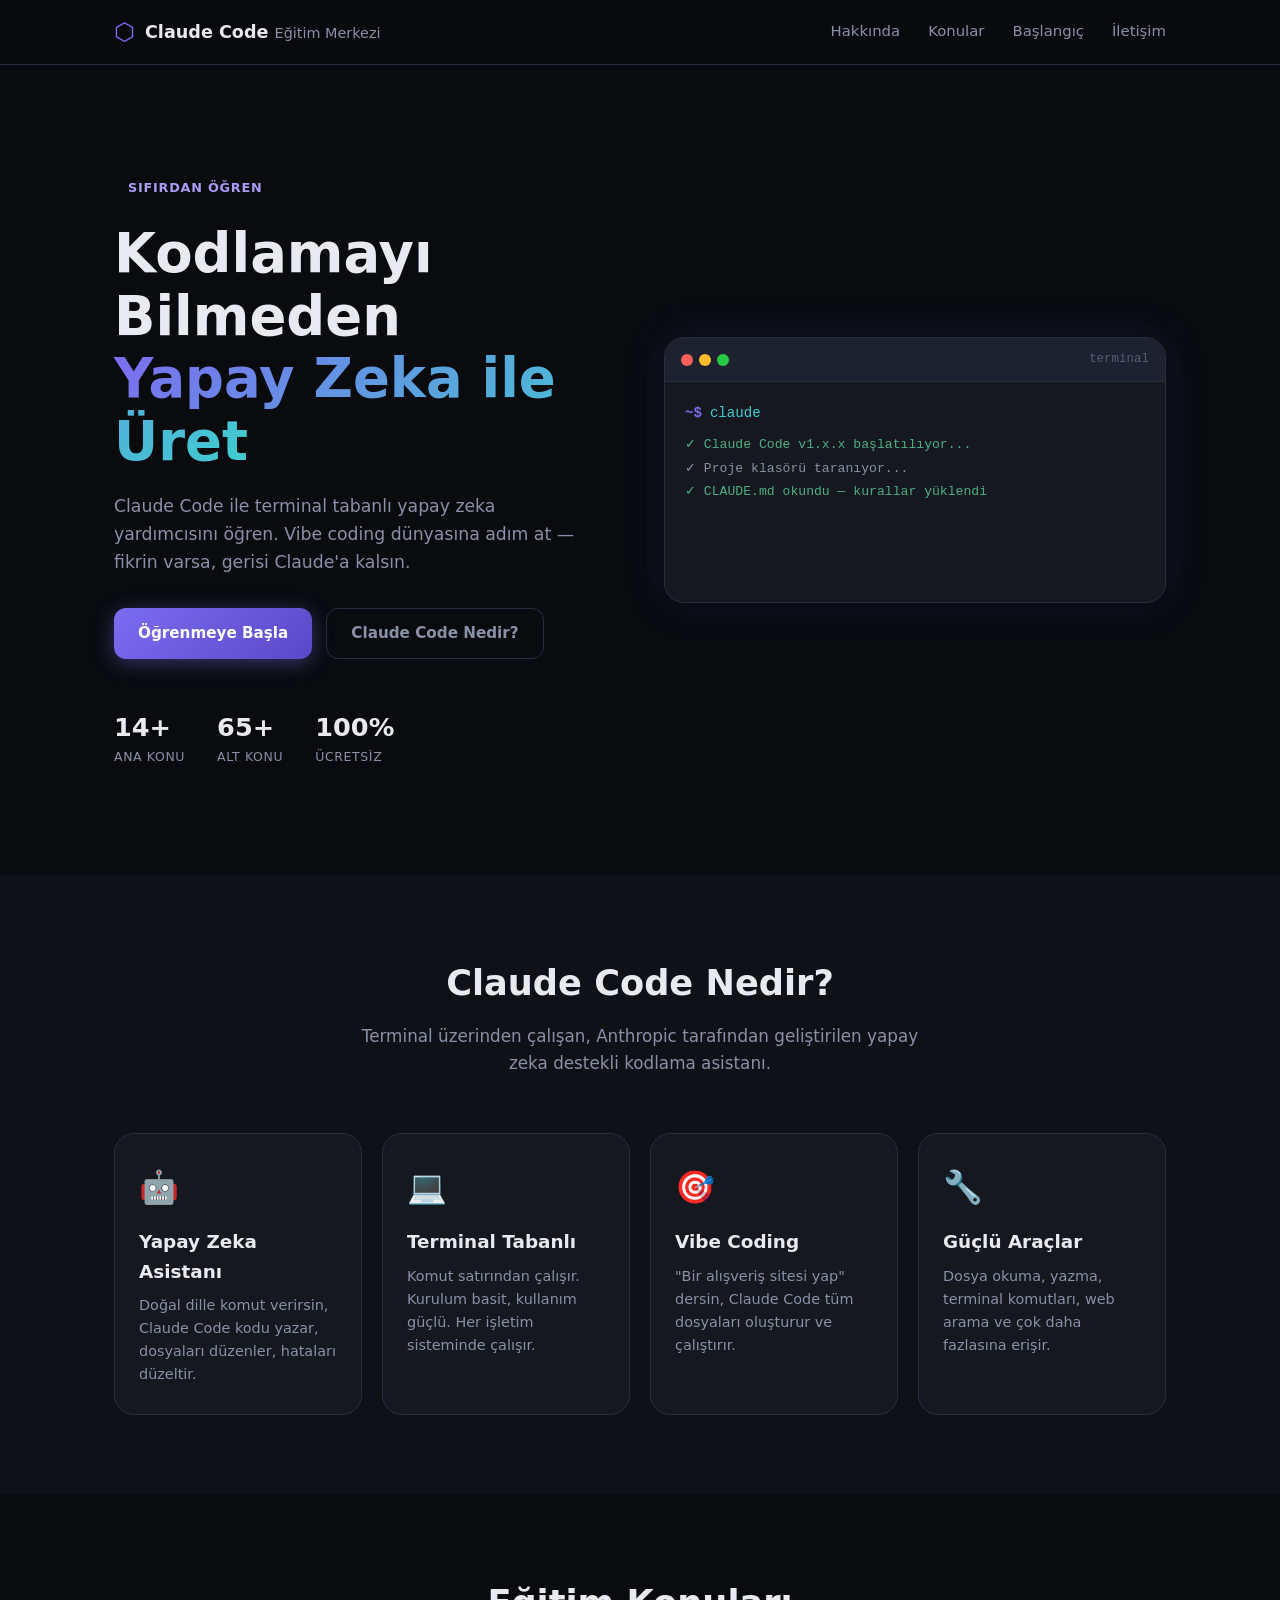
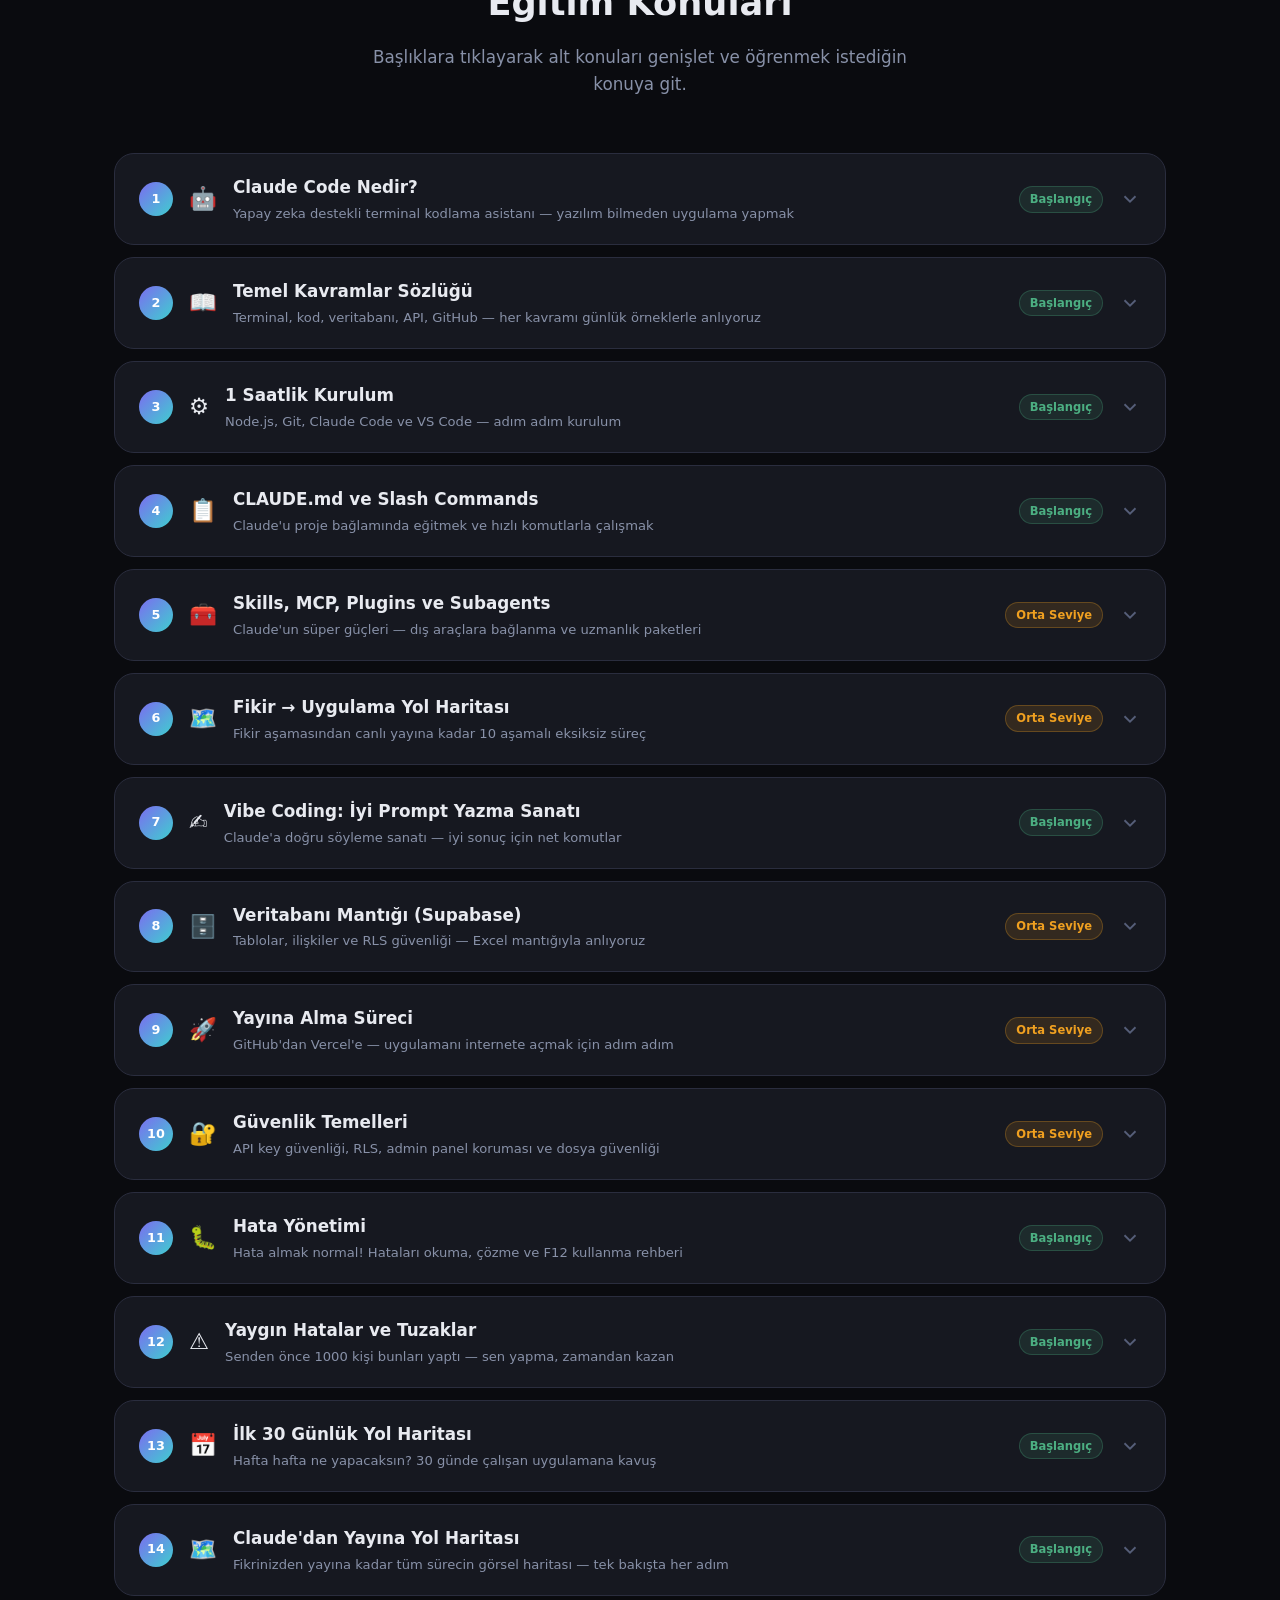
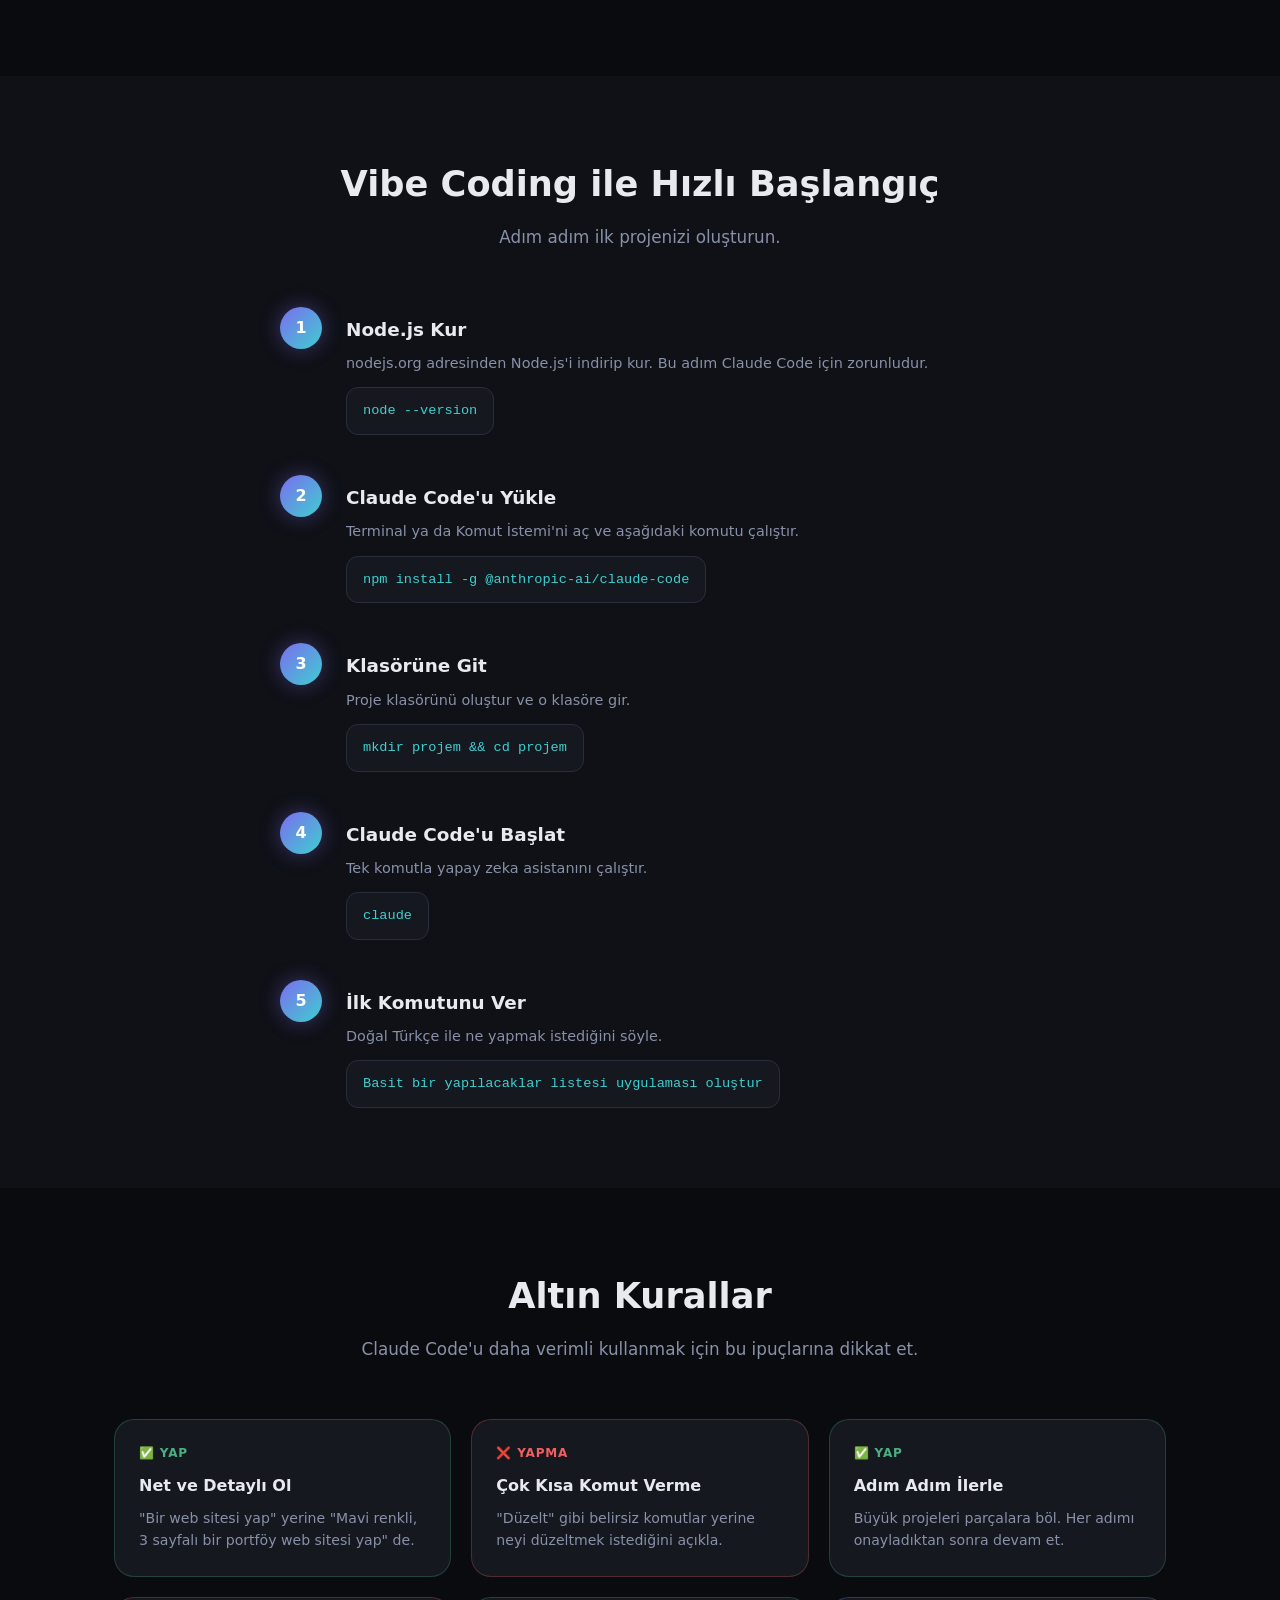
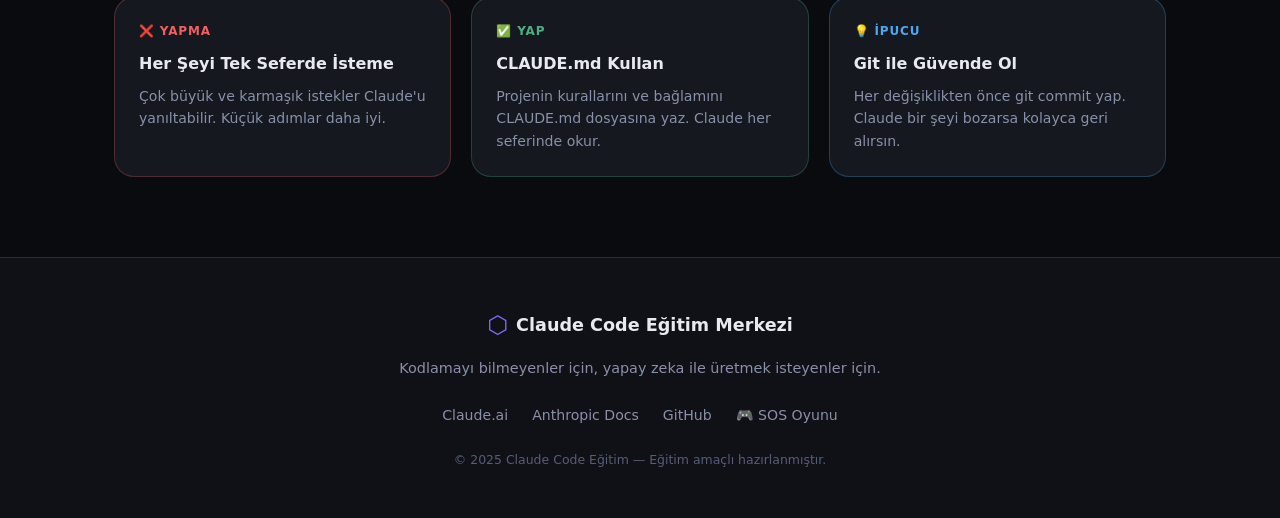
==== commit bccb4e24: "Web tabanlı SOS oyunu eklendi - sos.html: Kurulum, oyun ve sonuç ekranları içeren tek sayfa uygulama" ====
--- a/index.html
+++ b/index.html
@@ -213,6 +213,7 @@
         <a href="https://claude.ai" target="_blank">Claude.ai</a>
         <a href="https://docs.anthropic.com" target="_blank">Anthropic Docs</a>
         <a href="https://github.com/anthropics/claude-code" target="_blank">GitHub</a>
+        <a href="sos.html">🎮 SOS Oyunu</a>
       </div>
       <p class="footer-copy">© 2025 Claude Code Eğitim — Eğitim amaçlı hazırlanmıştır.</p>
     </div>
